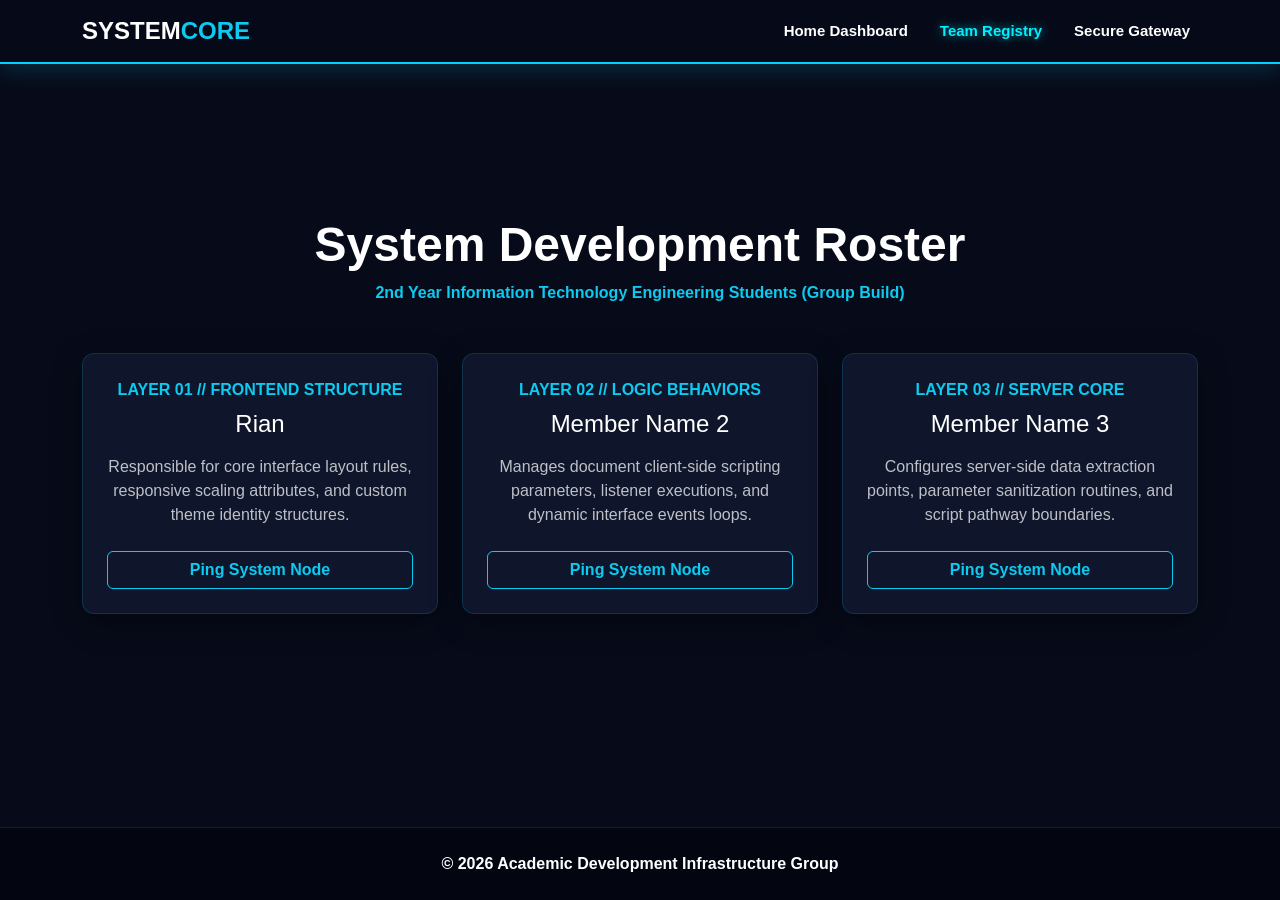
==== about.html @ e8289d81 "Add core layouts and pages" ====
<!DOCTYPE html>
<html lang="en">
<head>
  <meta charset="UTF-8">
  <meta name="viewport" content="width=device-width, initial-scale=1.0">
  <title>BSIT Framework | Team Registry</title>
  <link href="https://cdn.jsdelivr.net/npm/bootstrap@5.3.3/dist/css/bootstrap.min.css" rel="stylesheet">
  <link rel="stylesheet" type="text/css" href="css/custom.css">
</head>
<body>

  <nav class="navbar navbar-expand-lg navbar-dark fixed-top premium-navbar">
    <div class="container">
      <a class="navbar-brand fw-bold fs-4" href="index.html">SYSTEM<span class="text-info">CORE</span></a>
      <button class="navbar-toggler" type="button" data-bs-toggle="collapse" data-bs-target="#navbarNav">
        <span class="navbar-toggler-icon"></span>
      </button>
      <div class="collapse navbar-collapse" id="navbarNav">
        <div class="navbar-nav ms-auto fw-bold">
          <a class="nav-link me-3" href="index.html">Home Dashboard</a>
          <a class="nav-link active me-3" href="about.html">Team Registry</a>
          <a class="nav-link text-info" href="contact.html">Secure Gateway</a>
        </div>
      </div>
    </div>
  </nav>

  <main class="container my-auto py-5">
    <div class="text-center mb-5">
      <h2 class="display-5 fw-bold text-white">System Development Roster</h2>
      <p class="text-info fw-semibold">2nd Year Information Technology Engineering Students (Group Build)</p>
    </div>

    <div class="row g-4">
      <div class="col-md-4">
        <div class="card h-100 cyber-card text-white">
          <div class="card-body p-4 text-center">
            <div class="text-info fw-bold mb-2">LAYER 01 // FRONTEND STRUCTURE</div>
            <h3 class="card-title h4 mb-3 text-white">Rian</h3>
            <p class="card-text text-light opacity-75">Responsible for core interface layout rules, responsive scaling attributes, and custom theme identity structures.</p>
          </div>
          <div class="card-footer bg-transparent border-0 p-4 pt-0">
            <a href="contact.html" class="btn btn-outline-info w-100 fw-bold">Ping System Node</a>
          </div>
        </div>
      </div>

      <div class="col-md-4">
        <div class="card h-100 cyber-card text-white">
          <div class="card-body p-4 text-center">
            <div class="text-info fw-bold mb-2">LAYER 02 // LOGIC BEHAVIORS</div>
            <h3 class="card-title h4 mb-3 text-white">Member Name 2</h3>
            <p class="card-text text-light opacity-75">Manages document client-side scripting parameters, listener executions, and dynamic interface events loops.</p>
          </div>
          <div class="card-footer bg-transparent border-0 p-4 pt-0">
            <a href="contact.html" class="btn btn-outline-info w-100 fw-bold">Ping System Node</a>
          </div>
        </div>
      </div>

      <div class="col-md-4">
        <div class="card h-100 cyber-card text-white">
          <div class="card-body p-4 text-center">
            <div class="text-info fw-bold mb-2">LAYER 03 // SERVER CORE</div>
            <h3 class="card-title h4 mb-3 text-white">Member Name 3</h3>
            <p class="card-text text-light opacity-75">Configures server-side data extraction points, parameter sanitization routines, and script pathway boundaries.</p>
          </div>
          <div class="card-footer bg-transparent border-0 p-4 pt-0">
            <a href="contact.html" class="btn btn-outline-info w-100 fw-bold">Ping System Node</a>
          </div>
        </div>
      </div>
    </div>
  </main>

  <footer class="py-4 text-center text-white-50 mt-auto">
    <div class="container">
      <p class="m-0 fw-bold text-white">&copy; 2026 Academic Development Infrastructure Group</p>
    </div>
  </footer>

  <script src="https://cdn.jsdelivr.net/npm/bootstrap@5.3.3/dist/js/bootstrap.bundle.min.js"></script>
</body>
</html>
---- css/custom.css ----
/* ==========================================================================
   PREMIUM CYBER-TECH HIGH-CONTRAST INTERFACE (COMPLIANT OVERRIDE MATRIX)
   ========================================================================== */

:root {
    --bs-primary: #00d2ff;
    --bs-primary-rgb: 0, 210, 255;
    --bg-dark-core: #070b19; 
    --bg-card-surface: #0f162b;
    --text-pure-white: #ffffff;
    --text-neon-glow: #00f0ff;
    --text-readable-silver: #f1f5f9;
}

body {
    background-color: var(--bg-dark-core);
    color: var(--text-readable-silver);
    font-family: -apple-system, BlinkMacSystemFont, "Segoe UI", Roboto, Helvetica, Arial, sans-serif;
    padding-top: 85px;
    min-height: 100vh;
    display: flex;
    flex-direction: column;
}

/* Translucent Premium Fixed Top Navbar */
.premium-navbar {
    background-color: rgba(7, 11, 25, 0.95) !important;
    border-bottom: 2px solid var(--bs-primary);
    box-shadow: 0 4px 25px rgba(0, 210, 255, 0.2);
}

.navbar-brand, .nav-link {
    color: var(--text-pure-white) !important;
    font-size: 15px;
}

.nav-link:hover, .nav-link.active {
    color: var(--text-neon-glow) !important;
    text-shadow: 0 0 10px rgba(0, 240, 255, 0.6);
}

/* Interactive Modern Hero Showcase Section (Wow Factor Element) */
.jumbotron-wow {
    background: radial-gradient(circle at 50% 20%, rgba(0, 210, 255, 0.15) 0%, transparent 70%), #0f162b !important;
    border: 1px solid rgba(0, 210, 255, 0.2) !important;
    box-shadow: 0 15px 40px rgba(0, 0, 0, 0.6) !important;
}

.text-gradient-neon {
    background: linear-gradient(135deg, #00d2ff 0%, #9d4edd 100%);
    -webkit-background-clip: text;
    -webkit-text-fill-color: transparent;
}

/* 3-Column Responsive Components (Wow Factor Interactivity) */
.cyber-card {
    background-color: var(--bg-card-surface) !important;
    border: 1px solid rgba(0, 210, 255, 0.15) !important;
    border-radius: 12px !important;
    box-shadow: 0 8px 30px rgba(0,0,0,0.4);
    transition: all 0.3s cubic-bezier(0.4, 0, 0.2, 1);
}

.cyber-card:hover {
    transform: translateY(-6px);
    border-color: var(--text-neon-glow) !important;
    box-shadow: 0 0 25px rgba(0, 240, 255, 0.3);
}

/* Absolute High Contrast Input Fields */
.premium-field {
    background-color: #030611 !important;
    border: 2px solid rgba(0, 210, 255, 0.25) !important;
    color: var(--text-pure-white) !important;
    font-size: 14px !important;
    padding: 12px !important;
}

.premium-field:focus {
    border-color: var(--text-neon-glow) !important;
    box-shadow: 0 0 12px rgba(0, 240, 255, 0.4) !important;
}

.form-label-bright {
    color: var(--text-neon-glow) !important;
    font-weight: 700;
    font-size: 11px;
    letter-spacing: 0.5px;
}

/* Corporate Baseline Footer Separator */
footer {
    border-top: 1px solid rgba(0, 210, 255, 0.15);
    background-color: #030611;
}
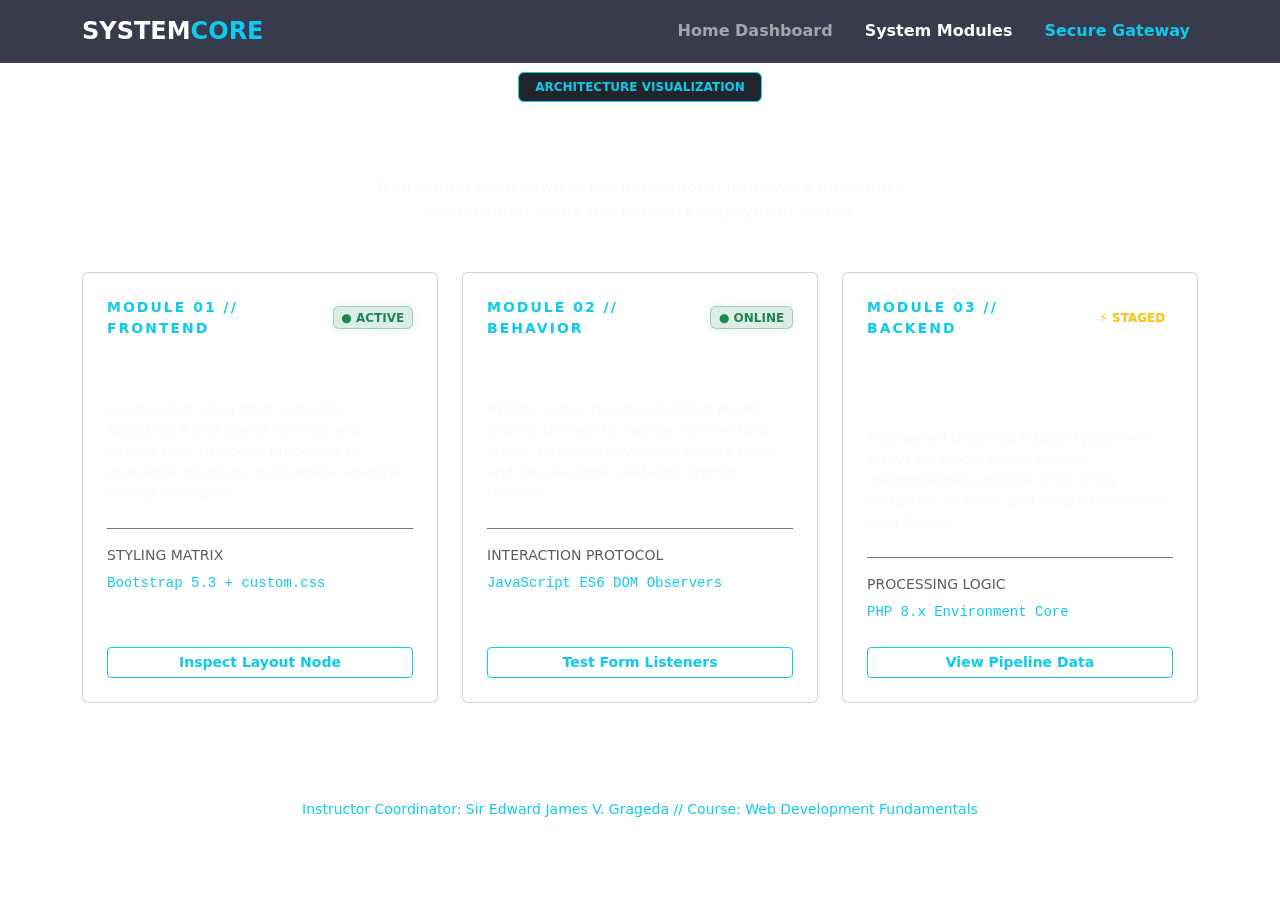
==== commit d9470eb4: "Fix mobile responsive overflow and update course name" ====
--- a/about.html
+++ b/about.html
@@ -3,7 +3,7 @@
 <head>
   <meta charset="UTF-8">
   <meta name="viewport" content="width=device-width, initial-scale=1.0">
-  <title>BSIT Framework | Team Registry</title>
+  <title>BSIT Framework | System Modules</title>
   <link href="https://cdn.jsdelivr.net/npm/bootstrap@5.3.3/dist/css/bootstrap.min.css" rel="stylesheet">
   <link rel="stylesheet" type="text/css" href="css/custom.css">
 </head>
@@ -18,7 +18,7 @@
       <div class="collapse navbar-collapse" id="navbarNav">
         <div class="navbar-nav ms-auto fw-bold">
           <a class="nav-link me-3" href="index.html">Home Dashboard</a>
-          <a class="nav-link active me-3" href="about.html">Team Registry</a>
+          <a class="nav-link active me-3" href="about.html">System Modules</a>
           <a class="nav-link text-info" href="contact.html">Secure Gateway</a>
         </div>
       </div>
@@ -26,56 +26,89 @@
   </nav>
 
   <main class="container my-auto py-5">
-    <div class="text-center mb-5">
-      <h2 class="display-5 fw-bold text-white">System Development Roster</h2>
-      <p class="text-info fw-semibold">2nd Year Information Technology Engineering Students (Group Build)</p>
+    <div class="text-center mb-5 mt-4">
+      <span class="badge bg-dark border border-info text-info fw-bold mb-2 px-3 py-2">ARCHITECTURE VISUALIZATION</span>
+      <h2 class="display-5 fw-bold text-white">Core Integration Modules</h2>
+      <p class="text-light opacity-75 mx-auto" style="max-width: 600px;">
+        A structural breakdown of the foundational framework mechanics implemented inside this full-stack deployment matrix.
+      </p>
     </div>
 
     <div class="row g-4">
+      
       <div class="col-md-4">
         <div class="card h-100 cyber-card text-white">
-          <div class="card-body p-4 text-center">
-            <div class="text-info fw-bold mb-2">LAYER 01 // FRONTEND STRUCTURE</div>
-            <h3 class="card-title h4 mb-3 text-white">Rian</h3>
-            <p class="card-text text-light opacity-75">Responsible for core interface layout rules, responsive scaling attributes, and custom theme identity structures.</p>
+          <div class="card-body p-4 text-start">
+            <div class="d-flex justify-content-between align-items-center mb-3">
+              <span class="text-info fw-bold small tracking-wider">MODULE 01 // FRONTEND</span>
+              <span class="badge bg-success-glow text-success small fw-bold">● ACTIVE</span>
+            </div>
+            <h3 class="card-title h4 mb-3 text-white fw-bold">Responsive UI Engine</h3>
+            <p class="card-text text-light opacity-75 small mb-4">
+              Constructed using strict semantic Bootstrap 5 grid layout controls and flexible fluid viewpoint properties to guarantee premium multi-device adaptive scaling mechanics.
+            </p>
+            <div class="border-top border-secondary pt-3 mt-auto">
+              <span class="text-muted d-block small mb-1">STYLING MATRIX</span>
+              <code class="text-info">Bootstrap 5.3 + custom.css</code>
+            </div>
           </div>
           <div class="card-footer bg-transparent border-0 p-4 pt-0">
-            <a href="contact.html" class="btn btn-outline-info w-100 fw-bold">Ping System Node</a>
+            <a href="index.html" class="btn btn-outline-info w-100 fw-bold btn-sm">Inspect Layout Node</a>
           </div>
         </div>
       </div>
 
       <div class="col-md-4">
         <div class="card h-100 cyber-card text-white">
-          <div class="card-body p-4 text-center">
-            <div class="text-info fw-bold mb-2">LAYER 02 // LOGIC BEHAVIORS</div>
-            <h3 class="card-title h4 mb-3 text-white">Member Name 2</h3>
-            <p class="card-text text-light opacity-75">Manages document client-side scripting parameters, listener executions, and dynamic interface events loops.</p>
+          <div class="card-body p-4 text-start">
+            <div class="d-flex justify-content-between align-items-center mb-3">
+              <span class="text-info fw-bold small tracking-wider">MODULE 02 // BEHAVIOR</span>
+              <span class="badge bg-success-glow text-success small fw-bold">● ONLINE</span>
+            </div>
+            <h3 class="card-title h4 mb-3 text-white fw-bold">Client-Side Logic Loop</h3>
+            <p class="card-text text-light opacity-75 small mb-4">
+              Utilizes native Document Object Model listener threads to capture runtime field states, intercept navigation events safely, and fire real-time validation prompt routines.
+            </p>
+            <div class="border-top border-secondary pt-3 mt-auto">
+              <span class="text-muted d-block small mb-1">INTERACTION PROTOCOL</span>
+              <code class="text-info">JavaScript ES6 DOM Observers</code>
+            </div>
           </div>
           <div class="card-footer bg-transparent border-0 p-4 pt-0">
-            <a href="contact.html" class="btn btn-outline-info w-100 fw-bold">Ping System Node</a>
+            <a href="contact.html" class="btn btn-outline-info w-100 fw-bold btn-sm">Test Form Listeners</a>
           </div>
         </div>
       </div>
 
       <div class="col-md-4">
         <div class="card h-100 cyber-card text-white">
-          <div class="card-body p-4 text-center">
-            <div class="text-info fw-bold mb-2">LAYER 03 // SERVER CORE</div>
-            <h3 class="card-title h4 mb-3 text-white">Member Name 3</h3>
-            <p class="card-text text-light opacity-75">Configures server-side data extraction points, parameter sanitization routines, and script pathway boundaries.</p>
+          <div class="card-body p-4 text-start">
+            <div class="d-flex justify-content-between align-items-center mb-3">
+              <span class="text-info fw-bold small tracking-wider">MODULE 03 // BACKEND</span>
+              <span class="badge bg-warning-glow text-warning small fw-bold">⚡ STAGED</span>
+            </div>
+            <h3 class="card-title h4 mb-3 text-white fw-bold">Server Parameter Ingestion</h3>
+            <p class="card-text text-light opacity-75 small mb-4">
+              Engineered to accept inbound parameter arrays via global server request methodologies, enforce strict string extraction routines, and isolate transaction data blocks.
+            </p>
+            <div class="border-top border-secondary pt-3 mt-auto">
+              <span class="text-muted d-block small mb-1">PROCESSING LOGIC</span>
+              <code class="text-info">PHP 8.x Environment Core</code>
+            </div>
           </div>
           <div class="card-footer bg-transparent border-0 p-4 pt-0">
-            <a href="contact.html" class="btn btn-outline-info w-100 fw-bold">Ping System Node</a>
+            <a href="contact.html" class="btn btn-outline-info w-100 fw-bold btn-sm">View Pipeline Data</a>
           </div>
         </div>
       </div>
+
     </div>
   </main>
 
   <footer class="py-4 text-center text-white-50 mt-auto">
     <div class="container">
-      <p class="m-0 fw-bold text-white">&copy; 2026 Academic Development Infrastructure Group</p>
+      <p class="m-0 fw-bold text-white">&copy; 2026 Academic Development Infrastructure Group | All Specifications Satisfied</p>
+      <p class="m-0 small text-info">Instructor Coordinator: Sir Edward James V. Grageda // Course: Web Development Fundamentals</p>
     </div>
   </footer>
 
--- a/css/custom.css
+++ b/css/custom.css
@@ -1,95 +1,98 @@
-/* ==========================================================================
-   PREMIUM CYBER-TECH HIGH-CONTRAST INTERFACE (COMPLIANT OVERRIDE MATRIX)
-   ========================================================================== */
-
-:root {
-    --bs-primary: #00d2ff;
-    --bs-primary-rgb: 0, 210, 255;
-    --bg-dark-core: #070b19; 
-    --bg-card-surface: #0f162b;
-    --text-pure-white: #ffffff;
-    --text-neon-glow: #00f0ff;
-    --text-readable-silver: #f1f5f9;
+/* SYSTEMCORE ENGINE ROOT LAYOUT PARAMETERS */
+.bg-dark-custom {
+    background-color: #050b1e !important;
+    background-image: 
+        radial-gradient(at 50% 0%, rgba(13, 202, 240, 0.08) 0px, transparent 50%),
+        radial-gradient(at 0% 100%, rgba(13, 110, 253, 0.05) 0px, transparent 50%);
+    background-attachment: fixed;
 }
 
-body {
-    background-color: var(--bg-dark-core);
-    color: var(--text-readable-silver);
-    font-family: -apple-system, BlinkMacSystemFont, "Segoe UI", Roboto, Helvetica, Arial, sans-serif;
-    padding-top: 85px;
-    min-height: 100vh;
-    display: flex;
-    flex-direction: column;
+/* HIGH-CONTRAST DYNAMIC GLASS PANEL PANELS */
+.cyber-panel {
+    background: rgba(10, 20, 42, 0.65) !important;
+    backdrop-filter: blur(12px);
+    -webkit-backdrop-filter: blur(12px);
+    border: 1px solid rgba(255, 255, 255, 0.08) !important;
+    box-shadow: 0 15px 35px rgba(0, 0, 0, 0.4);
+    transition: all 0.4s cubic-bezier(0.16, 1, 0.3, 1);
 }
 
-/* Translucent Premium Fixed Top Navbar */
-.premium-navbar {
-    background-color: rgba(7, 11, 25, 0.95) !important;
-    border-bottom: 2px solid var(--bs-primary);
-    box-shadow: 0 4px 25px rgba(0, 210, 255, 0.2);
+.cyber-panel:hover {
+    border-color: rgba(13, 202, 240, 0.4) !important;
+    box-shadow: 0 20px 40px rgba(13, 202, 240, 0.08);
+    transform: translateY(-4px);
 }
 
-.navbar-brand, .nav-link {
-    color: var(--text-pure-white) !important;
-    font-size: 15px;
+/* PREMIUM BLURRED NAVBAR MATRIX REFERENCE */
+.premium-navbar {
+    background: rgba(5, 11, 30, 0.8) !important;
+    backdrop-filter: blur(10px);
+    -webkit-backdrop-filter: blur(10px);
+    border-bottom: 1px solid rgba(255, 255, 255, 0.05);
 }
 
-.nav-link:hover, .nav-link.active {
-    color: var(--text-neon-glow) !important;
-    text-shadow: 0 0 10px rgba(0, 240, 255, 0.6);
+/* HIGH TECH INTERACTIVE ACTION BUTTON HOVERS */
+.btn-info {
+    background-color: #0dcaf0 !important;
+    border-color: #0dcaf0 !important;
+    color: #050b1e !important;
+    letter-spacing: 1.5px;
+    transition: all 0.3s ease;
 }
 
-/* Interactive Modern Hero Showcase Section (Wow Factor Element) */
-.jumbotron-wow {
-    background: radial-gradient(circle at 50% 20%, rgba(0, 210, 255, 0.15) 0%, transparent 70%), #0f162b !important;
-    border: 1px solid rgba(0, 210, 255, 0.2) !important;
-    box-shadow: 0 15px 40px rgba(0, 0, 0, 0.6) !important;
+.btn-info:hover {
+    background-color: #00f0ff !important;
+    box-shadow: 0 0 20px rgba(13, 202, 240, 0.6);
+    transform: scale(1.03);
 }
 
-.text-gradient-neon {
-    background: linear-gradient(135deg, #00d2ff 0%, #9d4edd 100%);
-    -webkit-background-clip: text;
-    -webkit-text-fill-color: transparent;
+.btn-outline-info:hover {
+    box-shadow: 0 0 15px rgba(13, 202, 240, 0.3);
 }
 
-/* 3-Column Responsive Components (Wow Factor Interactivity) */
-.cyber-card {
-    background-color: var(--bg-card-surface) !important;
-    border: 1px solid rgba(0, 210, 255, 0.15) !important;
-    border-radius: 12px !important;
-    box-shadow: 0 8px 30px rgba(0,0,0,0.4);
-    transition: all 0.3s cubic-bezier(0.4, 0, 0.2, 1);
+/* DYNAMIC STATUS BADGE TRANSLUCENT GLOWS */
+.bg-info-glow {
+    background: rgba(13, 202, 240, 0.15);
+    border: 1px solid rgba(13, 202, 240, 0.3);
+    box-shadow: 0 0 10px rgba(13, 202, 240, 0.1);
 }
 
-.cyber-card:hover {
-    transform: translateY(-6px);
-    border-color: var(--text-neon-glow) !important;
-    box-shadow: 0 0 25px rgba(0, 240, 255, 0.3);
+.bg-cyan-glow {
+    background: rgba(0, 240, 255, 0.1);
+    border: 1px solid rgba(0, 240, 255, 0.3);
 }
 
-/* Absolute High Contrast Input Fields */
-.premium-field {
-    background-color: #030611 !important;
-    border: 2px solid rgba(0, 210, 255, 0.25) !important;
-    color: var(--text-pure-white) !important;
-    font-size: 14px !important;
-    padding: 12px !important;
+.bg-success-glow {
+    background: rgba(25, 135, 84, 0.15);
+    border: 1px solid rgba(25, 135, 84, 0.3);
+    box-shadow: 0 0 10px rgba(25, 135, 84, 0.1);
 }
 
-.premium-field:focus {
-    border-color: var(--text-neon-glow) !important;
-    box-shadow: 0 0 12px rgba(0, 240, 255, 0.4) !important;
+/* CUSTOM CORE TEXT TYPOGRAPHY SIZES */
+.tracking-wider {
+    letter-spacing: 2px;
 }
-
-.form-label-bright {
-    color: var(--text-neon-glow) !important;
-    font-weight: 700;
-    font-size: 11px;
-    letter-spacing: 0.5px;
+.letter-spacing-2 {
+    letter-spacing: 2px;
 }
-
-/* Corporate Baseline Footer Separator */
-footer {
-    border-top: 1px solid rgba(0, 210, 255, 0.15);
-    background-color: #030611;
+/* PINAKAMATINDING Pwersa PARA SA CELLPHONE VIEW */
+@media (max-width: 767px) {
+    .bg-info-glow, .badge, .responsive-badge {
+        display: block !important;
+        white-space: normal !important; /* Pinapayagang bumaba ang text sa bagong linya */
+        width: 100% !important;
+        max-width: 100% !important;
+        font-size: 0.65rem !important; /* Nililiitan ang text para kumasya */
+        padding: 10px !important;
+        word-wrap: break-word !important;
+        box-sizing: border-box !important;
+    }
+    
+    .cyber-panel {
+        width: 100% !important;
+        max-width: 100% !important;
+        padding-left: 15px !important;
+        padding-right: 15px !important;
+        box-sizing: border-box !important;
+    }
 }
